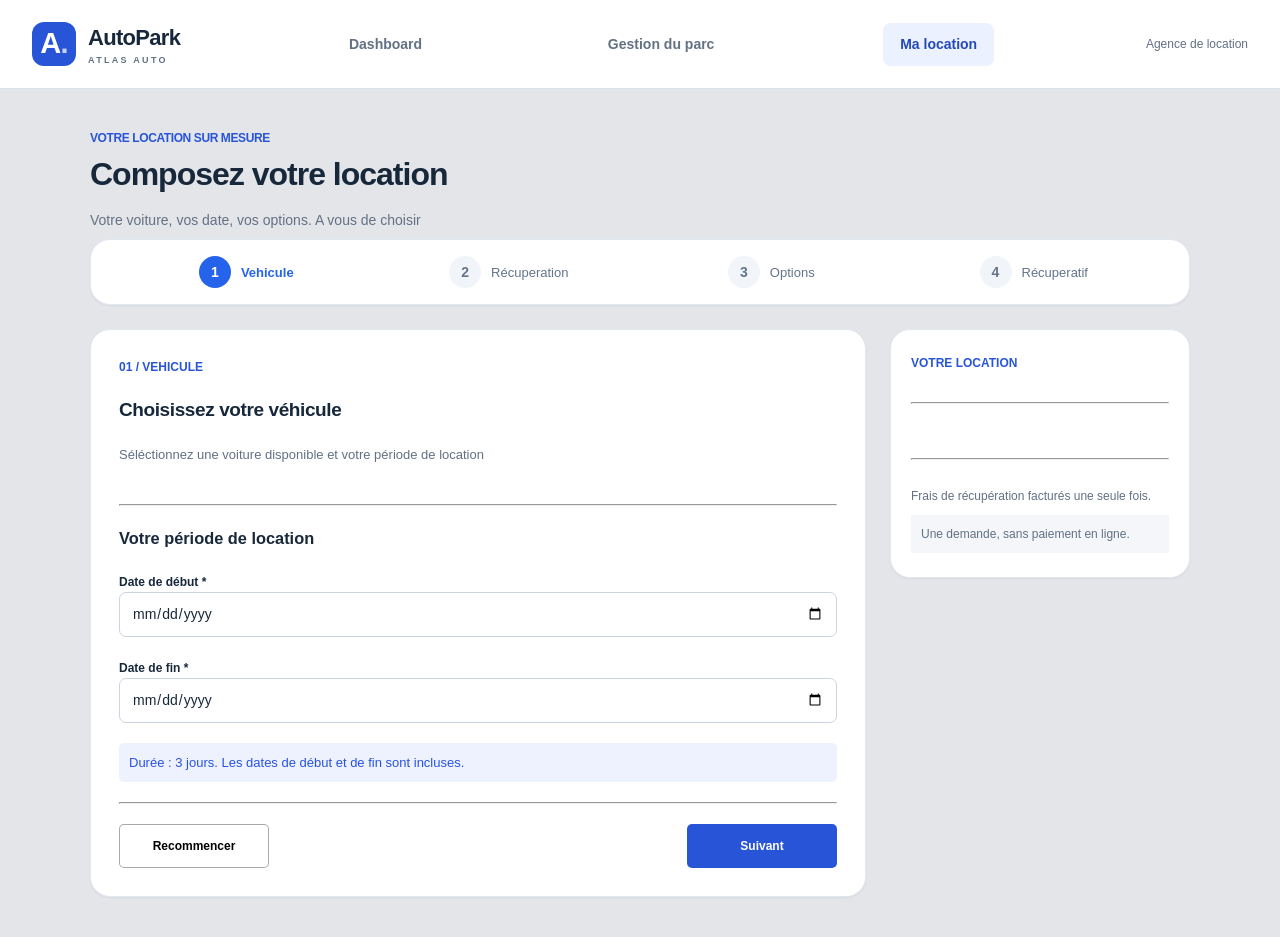
==== location.html @ 36da3e07 "step 1" ====
<!DOCTYPE html>
<html lang="en">

<head>
    <meta charset="UTF-8">
    <meta name="viewport" content="width=device-width, initial-scale=1.0">
    <title>Document</title>

    <!-- css link -->
    <link rel="stylesheet" href="css/style.css">
    <link rel="stylesheet" href="css/location.css">

    <!-- js link -->
    <script src="js/location.js" type="module"></script>

    <!-- font awesome -->
    <link rel="stylesheet" href="https://cdnjs.cloudflare.com/ajax/libs/font-awesome/6.5.1/css/all.min.css" />
</head>

<body>
    <header class="site-header">
        <div class="container header-content">
            <a class="brand" href="voitures.html" aria-label="AutoPark — Gestion du parc">
                <span class="brand-mark" aria-hidden="true">A<span>.</span></span>
                <span>AutoPark<small>ATLAS AUTO</small></span>
            </a>
            <nav aria-label="Navigation principale" class="hidden-nav">
                <!-- index.html est le dashboard à créer par l'apprenant. -->
                <a href="index.html">Dashboard</a>
                <a href="voitures.html">Gestion du parc</a>
                <a href="location.html" aria-current="page">Ma location</a>
            </nav>
            <button class="hidden-icon">
                <i class="fa-solid fa-bars list-bar"></i>
            </button>
            <span class="agency-label">Agence de location</span>
        </div>
    </header>

    <main>
        <section class="top">
            <h2>VOTRE LOCATION SUR MESURE</h2>
            <h1>Composez votre location</h1>
            <p>Votre voiture, vos date, vos options. A vous de choisir</p>

            <div class="pages">
                <p class="page current">
                    <span class="nbr">1</span>
                    <span class="title">Vehicule</span>
                </p>
                <p class="page">
                    <span class="nbr">2</span>
                    <span class="title">Récuperation</span>
                </p>
                <p class="page">
                    <span class="nbr">3</span>
                    <span class="title">Options</span>
                </p>
                <p class="page">
                    <span class="nbr">4</span>
                    <span class="title">Récuperatif</span>
                </p>
            </div>
        </section>

        <section class="vehicule">
            <h3>01 / VEHICULE</h3>
            <h2>Choisissez votre véhicule</h2>
            <p>Séléctionnez une voiture disponible et votre période de location</p>

            <div class="tikets">

            </div>

            <hr>

            <section class="periode">
                <h3>Votre période de location</h3>

                <div class="debut">
                    <label for="">Date de début *</label>
                    <input class="date-debut" type="date">
                </div>

                <div class="debut">
                    <label for="">Date de fin *</label>
                    <input class="date-fin" type="date">
                </div>

                <p>
                    Durée : 3 jours. Les dates de début et de fin sont incluses.
                </p>

            </section>

            <hr>

            <section class="actions">
                <button class="recommencer">Recommencer</button>
                <button class="suivant">Suivant</button>
            </section>
        </section>

        <section hidden class="recuperation">
            <h3>02 / RECUPERATION</h3>
            <h2>Où récupérer votre voiture ?</h2>
            <p>Choisissez le lieu qui vous convient.</p>

            <div class="modes">
                <article class="selectionned mode agence">
                    <input checked name="recupereation" type="radio">
                    <h3>A l'agence</h3>
                    <p>Gratuit</p>
                </article>

                <article class="mode aeroport">
                    <input name="recupereation" type="radio">
                    <h3>A l'aéroport</h3>
                    <p>+150 MAD</p>
                </article>

                <article class="mode adresse">
                    <input name="recupereation" type="radio">
                    <h3>A une adresse</h3>
                    <p>+100 MAD</p>
                </article>
            </div>

            <hr>

            <section class="periode infoRecuperation">
                <!-- <h3>Information de récupération</h3>

                <div class="heure">
                    <label for="">Heure de récupération *</label>
                    <input class="heureRecuperation" type="time">
                </div>

                <p>
                    Le supplément de récupération est ajouté une seule fois au total.
                </p>

                <div class="aero">
                    <label for="">Aéroport *</label>
                    <input type="text" name="" id="aeroport" placeholder="Casablanca — Mohammed V">
                </div>

                <div class="infoVol" style="display: flex; justify-content: space-between;">
                    <div class="nVol" style="width: 40%;">
                        <label for="">Numéro du vol</label>
                        <input type="text" name="" id="Nvol" placeholder="AT 205">
                    </div>

                    <div class="hVol" style="width: 40%;">
                        <label for="">Heure d'arrivée</label>
                        <input type="time" placeholder="10:30">
                    </div>
                </div>

                <p>
                    Le supplément de récupération est ajouté une seule fois au total.
                </p>

                <div class="ville">
                    <label for="">Ville *</label>
                    <input type="text" name="" id="villeName" placeholder="Casablanca">
                </div>

                <div class="adresse">
                    <label for="">Adresse Complete</label>
                    <input type="text" name="" id="fullAdresse" placeholder="24, boulevard Zerktouni">
                </div>

                <div class="heure">
                    <label for="">Heure de livraison</label>
                    <input type="time" placeholder="10:30">
                </div>

                <p>
                    Le supplément de récupération est ajouté une seule fois au total.
                </p> -->
            </section>

            <hr>

            <section class="actions">
                <button class="recommencer">Recommencer</button>
                <button class="suivant">Suivant</button>
            </section>
        </section>

        <section class="payement">

        </section>

    </main>
</body>

</html>
---- css/style.css ----
:root {
  --page: #f4f6fa;
  --surface: #ffffff;
  --text: #18283b;
  --muted: #627184;
  --border: #dbe2eb;
  --primary: #2855d7;
  --primary-dark: #1e41a6;
  --radius: 14px;
}
* {
  box-sizing: border-box;
}
body {
  margin: 0;
  background: var(--page);
  color: var(--text);
  font-family: Arial, Helvetica, sans-serif;
  font-size: 14px;
  line-height: 1.5;
}
button,
input,
select {
  font: inherit;
}
a {
  color: inherit;
}
button,
select {
  cursor: pointer;
}
button {
  border: 0;
}
[hidden] {
  display: none !important;
}
.container {
  width: min(1240px, calc(100% - 64px));
  margin: 0 auto;
}
.site-header {
  background: var(--surface);
  border-bottom: 1px solid var(--border);
}
.header-content {
  min-height: 88px;
  display: flex;
  align-items: center;
  justify-content: space-between;
  gap: 28px;
}
.brand {
  display: flex;
  gap: 12px;
  align-items: center;
  text-decoration: none;
  font-size: 22px;
  font-weight: 800;
  letter-spacing: -0.7px;
}
.brand-mark {
  display: flex;
  align-items: center;
  justify-content: center;
  width: 44px;
  height: 44px;
  border-radius: 12px;
  background: var(--primary);
  color: white;
  font-size: 29px;
}
.brand-mark span {
  color: #c4d2ff;
}
.brand small {
  display: block;
  color: var(--muted);
  font-size: 9px;
  letter-spacing: 2.3px;
}
nav {
  display: flex;
  gap: 8px;
}
nav a {
  padding: 11px 17px;
  border-radius: 8px;
  color: var(--muted);
  font-weight: 700;
  text-decoration: none;
}
nav a:hover {
  background: #f2f5fb;
  color: var(--text);
}
nav a[aria-current="page"] {
  background: #ecf1ff;
  color: #2449b5;
}
.agency-label {
  color: var(--muted);
  font-size: 12px;
}
.main-content {
  padding-top: 38px;
  padding-bottom: 30px;
}
.page-intro {
  margin-bottom: 28px;
}
.eyebrow {
  margin: 0 0 6px;
  color: var(--primary);
  font-size: 10px;
  font-weight: 800;
  letter-spacing: 1.6px;
}
h1,
h2,
h3,
p {
  margin-top: 0;
}
h1 {
  margin-bottom: 9px;
  font-size: clamp(26px, 3vw, 35px);
  line-height: 1.2;
  letter-spacing: -1px;
}
.page-intro > p:last-child {
  margin-bottom: 0;
  color: var(--muted);
  font-size: 15px;
}
h2 {
  margin-bottom: 0;
  font-size: 19px;
  letter-spacing: -0.4px;
}
.panel {
  padding: 26px;
  margin-bottom: 24px;
  border: 1px solid var(--border);
  border-radius: var(--radius);
  background: var(--surface);
  box-shadow: 0 3px 10px #18283b04;
}
.section-heading {
  display: flex;
  justify-content: space-between;
  align-items: center;
  gap: 16px;
  margin-bottom: 24px;
}
.section-note {
  color: var(--muted);
  font-size: 12px;
}
.form-grid {
  display: grid;
  grid-template-columns: repeat(3, minmax(0, 1fr));
  gap: 17px 22px;
}
.field {
  display: flex;
  flex-direction: column;
  min-width: 0;
}
label {
  margin-bottom: 7px;
  font-size: 12px;
  font-weight: 700;
}
label span {
  color: var(--primary);
}
input,
select {
  width: 100%;
  min-height: 44px;
  padding: 10px 12px;
  border: 1px solid #cbd5e1;
  border-radius: 7px;
  background: white;
  color: var(--text);
}
input::placeholder {
  color: #778393;
}
input:focus,
select:focus {
  outline: 3px solid #dce5ff;
  border-color: var(--primary);
}
input[aria-invalid="true"],
select[aria-invalid="true"] {
  border-color: #b42336;
}
.field-help {
  margin-top: 5px;
  color: var(--muted);
  font-size: 11px;
}
.field-error {
  margin-top: 5px;
  color: #ae2134;
  font-size: 12px;
}
.field-error:empty {
  display: none;
}
.form-footer {
  display: flex;
  justify-content: space-between;
  align-items: center;
  gap: 18px;
  border-top: 1px solid #edf0f5;
  padding-top: 20px;
  margin-top: 22px;
}
.form-actions {
  display: flex;
  gap: 10px;
  margin-left: auto;
}
.button {
  display: inline-flex;
  align-items: center;
  justify-content: center;
  min-height: 42px;
  padding: 10px 16px;
  border: 1px solid transparent;
  border-radius: 7px;
  font-weight: 700;
  font-size: 12px;
  white-space: nowrap;
}
.button-primary {
  background: var(--primary);
  color: white;
}
.button-primary:hover {
  background: var(--primary-dark);
}
.button-secondary {
  background: white;
  border-color: #cbd5e1;
  color: #4b5a6c;
}
.button-secondary:hover {
  background: #f3f6fa;
}
.button-edit {
  background: #edf2ff;
  color: #284cae;
}
.button-edit:hover {
  background: #dee7ff;
}
.button-delete {
  background: #fff0f1;
  color: #a52b3b;
}
.button-delete:hover {
  background: #ffdde1;
}
.feedback {
  margin: 0;
  font-size: 13px;
}
.feedback.success {
  color: #167348;
}
.feedback.error {
  color: #ae2134;
}
.inventory-panel {
  padding-bottom: 0;
  overflow: hidden;
}
.toolbar {
  display: grid;
  grid-template-columns: minmax(210px, 2fr) repeat(3, minmax(130px, 1fr)) auto;
  align-items: end;
  gap: 12px;
  margin-bottom: 24px;
}
.toolbar .button {
  min-height: 44px;
}
.inventory-feedback:not(:empty) {
  margin-bottom: 16px;
}
.table-scroll {
  overflow-x: auto;
}
table {
  width: 100%;
  border-collapse: collapse;
  text-align: left;
  white-space: nowrap;
}
th {
  padding: 13px 12px;
  background: #f6f8fc;
  color: #617084;
  font-size: 10px;
  text-transform: uppercase;
  letter-spacing: 0.7px;
}
th:first-child {
  border-radius: 7px 0 0 7px;
}
th:last-child {
  border-radius: 0 7px 7px 0;
}
td {
  padding: 18px 12px;
  border-bottom: 1px solid #edf0f5;
  font-size: 12px;
}
tbody tr:last-child td {
  border-bottom: none;
}
tbody tr:hover {
  background: #fbfcff;
}
.registration {
  padding: 4px 7px;
  border: 1px solid #e0e6ee;
  border-radius: 4px;
  color: #506075;
  font-family: monospace;
  font-size: 11px;
}
.price {
  font-weight: 700;
}
.price span {
  font-size: 10px;
  font-weight: 400;
  color: var(--muted);
}
.badge {
  display: inline-flex;
  align-items: center;
  gap: 6px;
  padding: 5px 9px;
  border-radius: 5px;
  font-weight: 700;
  font-size: 10px;
}
.badge::before {
  content: "";
  width: 5px;
  height: 5px;
  border-radius: 50%;
  background: currentColor;
}
.badge-disponible {
  background: #eaf7f0;
  color: #1d7048;
}
.badge-louee {
  background: #eaf0ff;
  color: #2c53b1;
}
.badge-maintenance {
  background: #fff4df;
  color: #8a5910;
}
.row-actions {
  display: flex;
  gap: 7px;
}
.row-actions .button {
  min-height: 34px;
  padding: 7px 9px;
  font-size: 10px;
}
.empty-state {
  padding: 36px 16px;
  text-align: center;
  color: var(--muted);
}
.empty-state h3 {
  color: var(--text);
  font-size: 16px;
}
.empty-state p {
  margin-bottom: 0;
}
.table-footer {
  display: flex;
  justify-content: space-between;
  gap: 12px;
  margin-top: 5px;
  padding: 15px 0;
  border-top: 1px solid var(--border);
  color: var(--muted);
  font-size: 10px;
}
.site-footer {
  display: flex;
  justify-content: space-between;
  gap: 16px;
  padding-bottom: 28px;
  color: var(--muted);
  font-size: 11px;
}
.site-footer > span {
  color: var(--text);
  font-weight: 800;
}
.site-footer p {
  margin: 0;
}
:focus-visible {
  outline: 3px solid #2855d7;
  outline-offset: 3px;
}
.sr-only {
  position: absolute;
  width: 1px;
  height: 1px;
  padding: 0;
  margin: -1px;
  overflow: hidden;
  clip: rect(0, 0, 0, 0);
  white-space: nowrap;
  border: 0;
}
.skip-link {
  position: absolute;
  top: 8px;
  left: 8px;
  z-index: 10;
  padding: 10px;
  background: white;
  transform: translateY(-160%);
}
.skip-link:focus {
  transform: translateY(0);
}

.disponible{
  color: #1d7048 !important;
  background-color: #eaf7f0 !important;
}
.louee{
  color: #2c53b1 !important;
  background-color: #eaf0ff !important;
}
.maintenance{
  color: #8a5910 !important;
  background-color: #fff4df !important;
}

@media (max-width: 1100px) {
  .toolbar {
    grid-template-columns: repeat(3, minmax(0, 1fr));
  }
  .search-field {
    grid-column: span 2;
  }
  .agency-label {
    display: none;
  }
}
@media (max-width: 760px) {
  .container {
    width: calc(100% - 32px);
  }
  .header-content {
    flex-wrap: wrap;
    gap: 14px;
    padding: 18px 0;
  }
  nav {
    width: 100%;
  }
  nav a {
    flex: 1;
    text-align: center;
    padding: 10px;
  }
  .main-content {
    padding-top: 28px;
  }
  .panel {
    padding: 20px;
  }
  .inventory-panel {
    padding-bottom: 0;
  }
  .section-heading {
    align-items: flex-start;
    flex-direction: column;
    gap: 8px;
  }
  .form-grid {
    grid-template-columns: repeat(2, minmax(0, 1fr));
  }
  .toolbar {
    grid-template-columns: repeat(2, minmax(0, 1fr));
  }
  .search-field {
    grid-column: 1 / -1;
  }
  .table-footer {
    flex-direction: column;
    gap: 4px;
  }
}
@media (max-width: 480px) {
  .form-grid,
  .toolbar {
    grid-template-columns: 1fr;
  }
  .form-footer,
  .form-actions {
    flex-direction: column;
    align-items: stretch;
    width: 100%;
  }
  .form-actions {
    margin-left: 0;
  }
  .site-footer {
    flex-direction: column;
    gap: 5px;
  }
}
---- css/location.css ----
:root {
    --page: #f4f6fa;
    --surface: #ffffff;
    --text: #18283b;
    --muted: #627184;
    --border: #dbe2eb;
    --primary: #2855d7;
    --primary-dark: #1e41a6;
    --radius: 14px;
}

* {
    margin: 0;
    padding: 0;
    box-sizing: border-box;
}

body {
    margin: 0 !important;
    background: var(--page);
    color: var(--text);
    font-family: Arial, Helvetica, sans-serif;
    font-size: 14px;
    line-height: 1.5;
}

.hidden-nav {
    display: none !important;
}

.hidden-icon {
    display: contents;
}

header>button {
    background-color: white !important;
}

main {
    padding: 0.8rem;
    background-color: rgba(128, 128, 128, 0.14);
    display: flex;
    flex-direction: column;
    gap: 20px;
}

.top {
    display: flex;
    flex-direction: column;
    gap: 5px;
}

.top>h2 {
    color: var(--primary);
    font-size: 11px;
}

.top>p {
    color: var(--muted);
    font-size: 10px;
}

.pages {
    display: grid;
    grid-template-columns: repeat(4, 1fr);
    padding: 20px 16px;
    background: #ffffff;
    border: 1px solid #e2e8f0;
    border-radius: 20px;
    box-shadow: 0 1px 2px rgba(15, 23, 42, 0.05);
}

.pages p {
    margin: 0;
    display: flex;
    flex-direction: column;
    align-items: center;
    gap: 8px;
}

.pages .nbr {
    display: flex;
    align-items: center;
    justify-content: center;
    width: 32px;
    height: 32px;
    border-radius: 50%;
    background: #f1f5f9;
    color: #64748b;
    font-size: 14px;
    font-weight: 600;
}

.pages .title {
    font-size: 11px;
    color: #64748b;
}

.pages .current .nbr {
    background: #2563eb;
    color: #ffffff;
}

.pages .current .title {
    color: #2563eb;
    font-weight: 700;
}

.pages .done .nbr {
    background: #2563eb;
    color: #ffffff;
}

.vehicule,
.recuperation {
    display: flex;
    flex-direction: column;
    gap: 20px;
    padding: 20px 16px;
    background: #ffffff;
    border: 1px solid #e2e8f0;
    border-radius: 20px;
    box-shadow: 0 1px 2px rgba(15, 23, 42, 0.05);
}

.vehicule>h3,
.recuperation>h3 {
    color: var(--primary);
    font-size: 11px;
}

.vehicule>p,
.recuperation>p {
    color: var(--muted);
    font-size: 11px;
}

.car {
    padding: 18px 15px;
    border: 1px solid rgba(0, 0, 0, 0.637);
    border-radius: 16px;

    display: flex;
    flex-direction: column;
    gap: 3px;

    font-family: Arial, sans-serif;
    color: #26364d;

    max-width: 300px;
}

.selectionned {
    border: 1px solid #2f5bea !important;
}

.car .first {
    display: flex;
    justify-content: space-between;
    align-items: center;
}

.car .first p {
    margin: 0;
    padding: 9px;
    background-color: #eef2ff;
    border-radius: 7px;

    color: #2f5bea;
    font-weight: bold;
    font-size: 12px;
}

.car .first input {
    width: 19px;
    height: 19px;
    border: 5px solid black;
    border-radius: 50%;
}

.car span:not(.first) {
    font-weight: bold;
}

.car span:nth-child(2) {
    font-size: 15px;
}

.car span:nth-child(3) {
    color: #15966b;
    font-size: 12px;
    font-weight: normal;
}

.car span:nth-child(4) {
    color: #2f5bea;
    font-size: 16px;
}

.tikets {
    display: grid;
    grid-template-columns: repeat(1, 1fr);
    gap: 10px;
}

hr {
    color: rgb(0, 0, 0);
}

.periode {
    display: flex;
    flex-direction: column;
    gap: 20px;
}

.periode>p {
    background-color: #EEF2FF;
    color: #2852E3;
    padding: 10px;
    border-radius: 5px;
    font-size: 13px;
}

.actions {
    display: flex;
    justify-content: space-between;
}

.recommencer {
    background-color: white;
    color: black;
    border-radius: 5px;
    padding: 10px;
    border: rgba(0, 0, 0, 0.337) 1px solid;
    font-weight: bold;
    font-size: 12px;
    width: 130px;
}

.suivant {
    background-color: var(--primary);
    color: white;
    border-radius: 5px;
    padding: 10px;
    font-weight: bold;
    font-size: 12px;
    width: 130px;
}

.payement {
    padding: 20px 16px;
    background: #ffffff;
    border: 1px solid #e2e8f0;
    border-radius: 20px;
    box-shadow: 0 1px 2px rgba(15, 23, 42, 0.05);
    display: flex;
    flex-direction: column;
    gap: 10px;
}

.payement>h3 {
    color: var(--primary);
    font-size: 11px;
}

.payement>.date {
    color: black;
    font-size: 13px;
    font-weight: bold;
}

.payement>p {
    color: var(--muted);
    font-size: 12px;
}

.recu {
    display: flex;
    flex-direction: column;
    gap: 10px;
}

.recu>p {
    display: flex;
    justify-content: space-between;
}

.recu>p>label {
    color: var(--muted);
    font-weight: 500;
}

.recu>p>span {
    font-weight: bold;
    font-size: 13px;
}

.mt {
    display: flex;
    justify-content: space-between;
    align-items: center;
}

.mt>label {
    color: black;
    font-weight: bold;
    font-size: 13px;
}

.mt>span {
    color: var(--primary);
    font-size: 25px;
    font-weight: bold;
}

.payement>button {
    color: var(--muted);
    background-color: #F4F6FA;
    padding: 10px;
    max-width: 300px;
    font-size: 12px;
    display: flex;
    justify-content: left;
    font-weight: 500 !important;
}

.modes {
    display: flex;
    flex-wrap: wrap;
    justify-content: space-around;
    gap: 12px;
}

.modes>article {
    display: flex;
    flex-direction: column;
    gap: 10px;
    padding: 16px;
    background: var(--surface);
    border: 1px solid var(--border);
    border-radius: 14px;
    cursor: pointer;
    transition: border-color 0.2s, background-color 0.2s, box-shadow 0.2s;
    width: 250px;
}

.modes>article:hover {
    border-color: #b8c4d6;
}

.modes>article>h3 {
    margin-top: 6px;
    font-size: 15px;
    font-weight: 700;
    color: var(--text);
}

.modes>article>p {
    font-size: 13px;
    font-weight: 700;
    color: var(--primary);
}

.modes>article>input[type="radio"] {
    width: 15px;
    margin: 0;
    background: var(--surface);
    cursor: pointer;
    transition: border-color 0.2s, background-color 0.2s, box-shadow 0.2s;
}


@media (min-width: 768px) {
    .hidden-nav {
        display: contents !important;
    }

    .hidden-icon {
        display: none !important;
    }

    main {
        padding-block: 2rem;
        padding-inline: max(2rem, calc((100% - 1100px) / 2));
        display: grid;
        grid-template-columns: minmax(0, 1fr) 260px;
        gap: 20px;
        align-items: start;
    }

    .top,
    .pages {
        grid-column: 1 / -1;
    }

    .top {
        gap: 8px;
    }

    .top>h1 {
        font-size: 32px;
    }

    .top>h2 {
        font-size: 12px;
    }

    .top>p {
        font-size: 14px;
    }

    .pages {
        padding: 16px 24px;
    }

    .pages p {
        flex-direction: row;
        justify-content: center;
        gap: 10px;
    }

    .pages .title {
        font-size: 13px;
    }

    .tikets {
        grid-template-columns: repeat(2, 1fr);
    }

    .car {
        max-width: none;
    }

    .vehicule {
        padding: 24px;
    }

    .vehicule>h3,
    .payement>h3 {
        font-size: 12px;
    }

    .vehicule>p {
        font-size: 13px;
    }

    .recommencer,
    .suivant {
        width: 140px;
        padding: 12px;
    }

    .payement {
        position: sticky;
        top: 24px;
        padding: 20px 16px;
    }

    .payement>button {
        max-width: none;
        width: 100%;
    }

    .modes>article {
        padding: 14px;
        width: 200px;
    }

    .modes>article.selectionned,
    .modes>article:has(input:checked) {
        padding: 13px;
    }

    .modes>article>h3 {
        font-size: 14px;
    }

}

@media (min-width: 1024px) {
    main {
        padding-block: 2.5rem;
        grid-template-columns: minmax(0, 1fr) 300px;
        gap: 24px;
    }

    .tikets {
        grid-template-columns: repeat(3, 1fr);
    }

    .vehicule {
        padding: 28px;
    }

    .payement {
        padding: 24px 20px;
    }

    .recommencer,
    .suivant {
        width: 150px;
    }

    .modes>article {
        padding: 16px;
    }

    .modes>article.selectionned,
    .modes>article:has(input:checked) {
        padding: 15px;
    }

    .modes>article>h3 {
        font-size: 15px;
    }

}
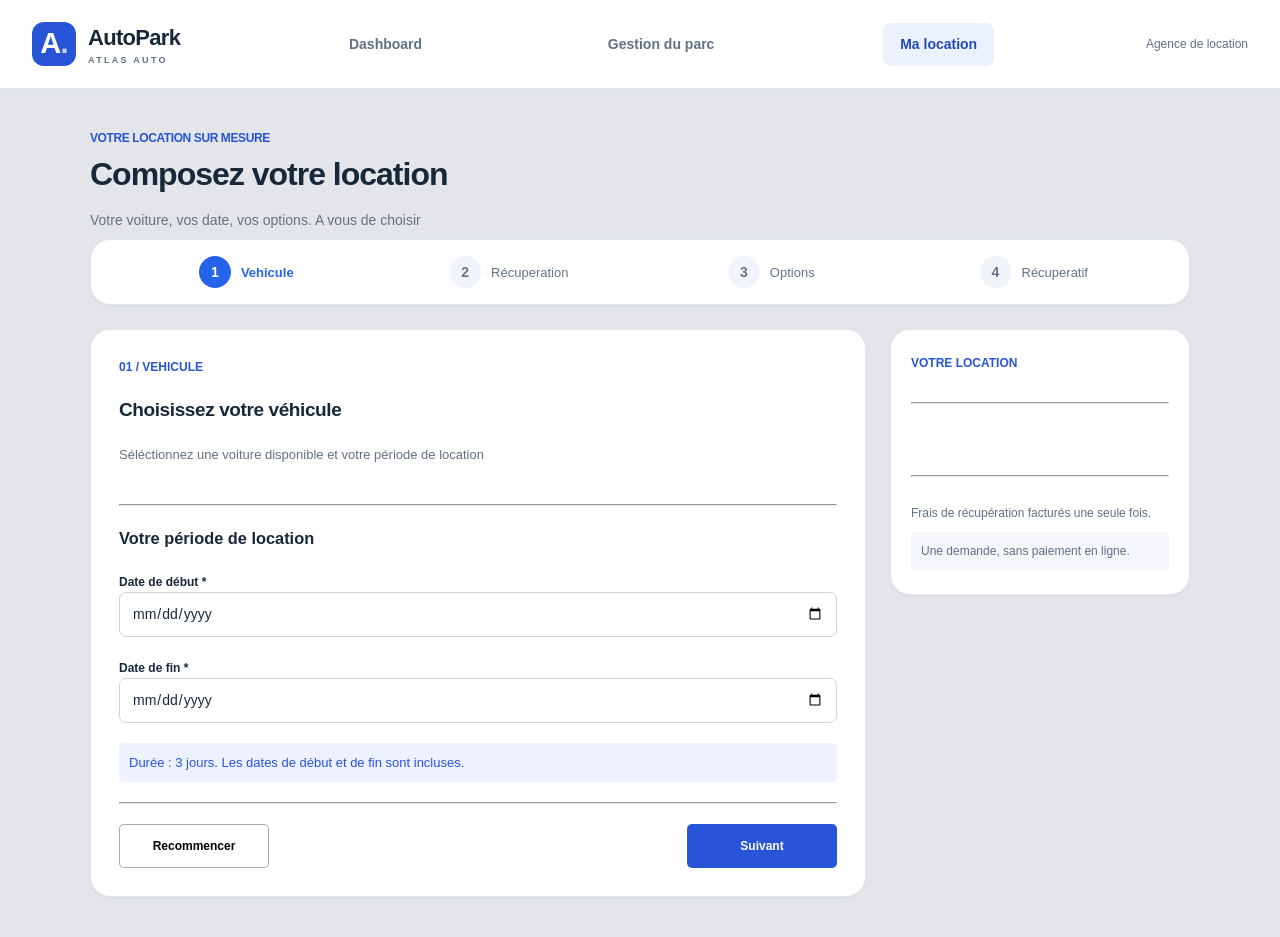
==== commit 44eeb2cd: "step 1" ====
--- a/location.html
+++ b/location.html
@@ -129,56 +129,46 @@
             <hr>
 
             <section class="periode infoRecuperation">
-                <!-- <h3>Information de récupération</h3>
 
-                <div class="heure">
-                    <label for="">Heure de récupération *</label>
-                    <input class="heureRecuperation" type="time">
-                </div>
+            </section>
 
+            <hr>
+
+            <section class="actions">
+                <button class="recommencer">Recommencer</button>
+                <button class="suivant">Suivant</button>
+            </section>
+        </section>
+
+        <section hidden class="options">
+            <h3>03 / OPTIONS</h3>
+            <h2>Les petits plus de votre location</h2>
+            <p>Ces options sont facultatifs et facturées par jour.</p>
+
+            <div class="modes">
+                <article class="option siege">
+                    <input name="optionSiege" type="checkbox">
+                    <span>
+                        <h3>Siège bébé</h3>
+                        <p>30 MAD / jour . soit 90 MAD pour 3 jours</p>
+                    </span>
+                </article>
+
+                <article class="option conducteur">
+                    <input name="optionConducteur" type="checkbox">
+                    <span>
+                        <h3>Conducteur supplémentaire</h3>
+                        <p>200 MAD / jour . soit 600 MAD pour 3 jours</p>
+                    </span>
+                </article>
+            </div>
+
+            <hr>
+
+            <section class="periode infoRecuperation">
                 <p>
-                    Le supplément de récupération est ajouté une seule fois au total.
+                    Vous pouvez séléctionner une, deux ou aucune option
                 </p>
-
-                <div class="aero">
-                    <label for="">Aéroport *</label>
-                    <input type="text" name="" id="aeroport" placeholder="Casablanca — Mohammed V">
-                </div>
-
-                <div class="infoVol" style="display: flex; justify-content: space-between;">
-                    <div class="nVol" style="width: 40%;">
-                        <label for="">Numéro du vol</label>
-                        <input type="text" name="" id="Nvol" placeholder="AT 205">
-                    </div>
-
-                    <div class="hVol" style="width: 40%;">
-                        <label for="">Heure d'arrivée</label>
-                        <input type="time" placeholder="10:30">
-                    </div>
-                </div>
-
-                <p>
-                    Le supplément de récupération est ajouté une seule fois au total.
-                </p>
-
-                <div class="ville">
-                    <label for="">Ville *</label>
-                    <input type="text" name="" id="villeName" placeholder="Casablanca">
-                </div>
-
-                <div class="adresse">
-                    <label for="">Adresse Complete</label>
-                    <input type="text" name="" id="fullAdresse" placeholder="24, boulevard Zerktouni">
-                </div>
-
-                <div class="heure">
-                    <label for="">Heure de livraison</label>
-                    <input type="time" placeholder="10:30">
-                </div>
-
-                <p>
-                    Le supplément de récupération est ajouté une seule fois au total.
-                </p> -->
             </section>
 
             <hr>
--- a/css/location.css
+++ b/css/location.css
@@ -112,7 +112,8 @@
 }
 
 .vehicule,
-.recuperation {
+.recuperation,
+.options {
     display: flex;
     flex-direction: column;
     gap: 20px;
@@ -124,13 +125,15 @@
 }
 
 .vehicule>h3,
-.recuperation>h3 {
+.recuperation>h3,
+.options>h3 {
     color: var(--primary);
     font-size: 11px;
 }
 
 .vehicule>p,
-.recuperation>p {
+.recuperation>p,
+.options>p {
     color: var(--muted);
     font-size: 11px;
 }
@@ -369,6 +372,41 @@
     transition: border-color 0.2s, background-color 0.2s, box-shadow 0.2s;
 }
 
+.modes > .siege , .modes > .conducteur{
+    width: 90vw;
+}
+
+.option > input{
+    width: 15px;
+}
+
+.siege , .conducteur{
+    display: flex;
+    flex-direction: row !important;
+    justify-content: start !important;
+    align-items: flex-start !important;
+}
+
+.option span{
+    display: flex;
+    flex-direction: column;
+    gap: 10px;
+}
+
+.option span h3{
+    font-size: 12px;
+}
+
+.option span p{
+    color: var(--muted);
+    font-size: 10px;
+}
+
+.optionSelectionned{
+    background-color: #F8FAFF !important;
+    border: var(--primary) solid 1px !important;
+}
+
 
 @media (min-width: 768px) {
     .hidden-nav {
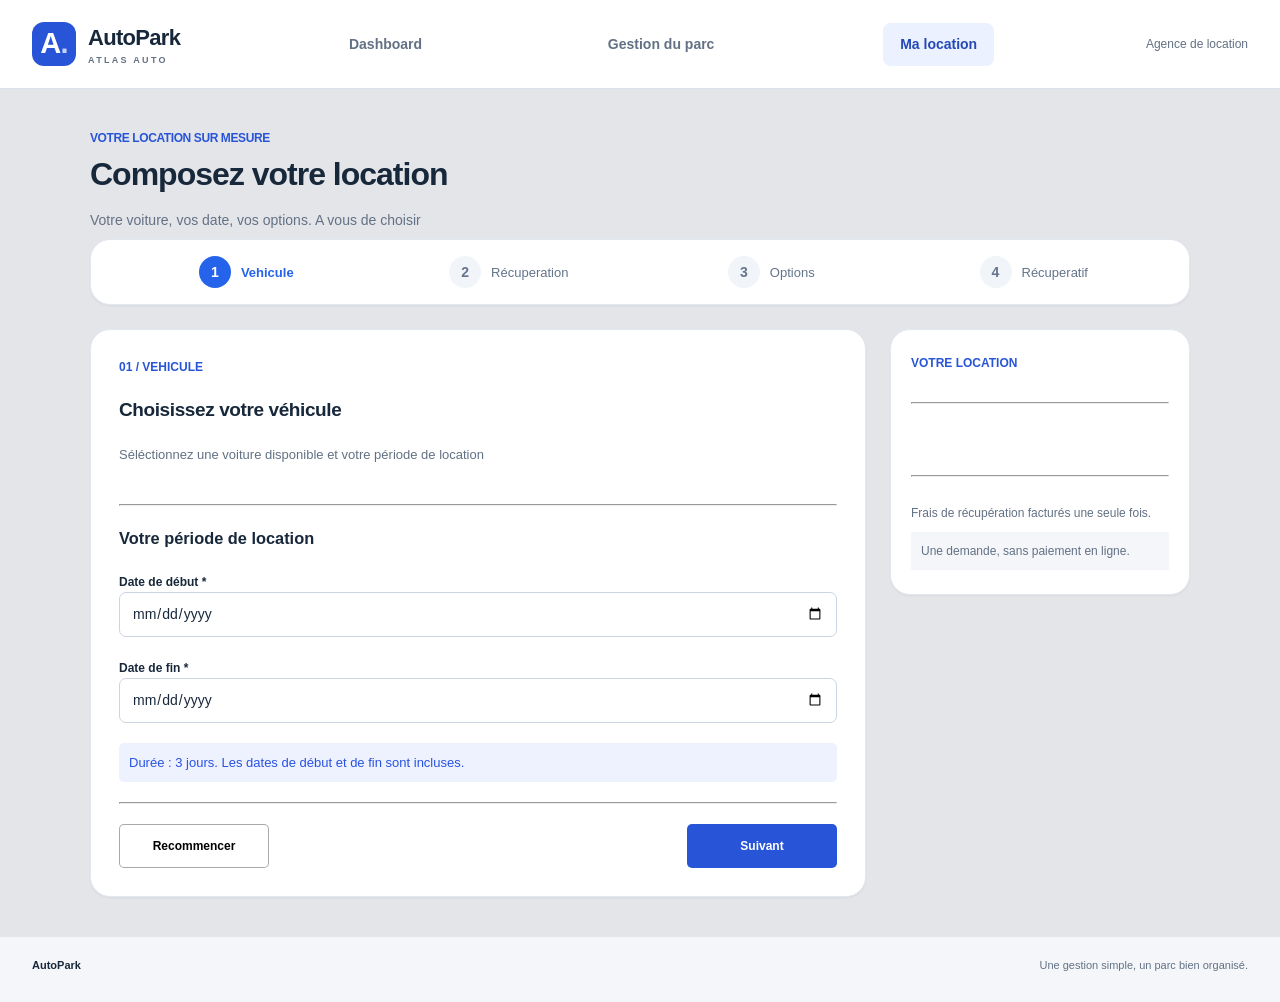
==== commit 411d7211: "step 3 et step 4" ====
--- a/location.html
+++ b/location.html
@@ -107,8 +107,8 @@
             <p>Choisissez le lieu qui vous convient.</p>
 
             <div class="modes">
-                <article class="selectionned mode agence">
-                    <input checked name="recupereation" type="radio">
+                <article class=" mode agence">
+                    <input name="recupereation" type="radio">
                     <h3>A l'agence</h3>
                     <p>Gratuit</p>
                 </article>
@@ -179,11 +179,105 @@
             </section>
         </section>
 
+        <section hidden class="recap">
+            <h3>04 / RÉCAPITULATIF</h3>
+            <h2>Vérifiez votre demande</h2>
+            <p>Tout est prêt ? Vérifiez vos informations avant de confirmer.</p>
+
+            <div class="resume">
+                <article class="bloc blocVehicule">
+                    <div class="infos">
+                        <h4>Véhicule et dates</h4>
+                        <p class="recapVehicule">Dacia Sandero · 250 MAD / jour</p>
+                        <p class="recapDates">Du 10 au 12 novembre 2026 · 3 jours</p>
+                    </div>
+                    <button class="modifier" data-step="1">Modifier</button>
+                </article>
+
+                <article class="bloc blocRecuperation">
+                    <div class="infos">
+                        <h4>Récupération</h4>
+                        <p class="recapLieu">Aéroport Mohammed V, Casablanca</p>
+                        <p class="recapDetail">Vol AT 205 · arrivée à 10:30</p>
+                    </div>
+                    <button class="modifier" data-step="2">Modifier</button>
+                </article>
+
+                <article class="bloc blocOptions">
+                    <div class="infos">
+                        <h4>Options</h4>
+                        <p class="recapSiege">Siège bébé · 30 MAD / jour</p>
+                        <p class="recapConducteur">Sans conducteur supplémentaire</p>
+                    </div>
+                    <button class="modifier" data-step="3">Modifier</button>
+                </article>
+            </div>
+
+            <hr>
+
+            <section class="periode infoConfirmation">
+                <p>La confirmation transmet une demande simulée. Aucun paiement n'est demandé.</p>
+            </section>
+
+            <section class="actions">
+                <button class="recommencer">Recommencer</button>
+                <button class="suivant">Confirmer</button>
+            </section>
+        </section>
+
+        <section hidden class="confirmer">
+            <h4>✓ Demande confirmée</h4>
+            <h2>Votre demande est enregistrée.</h2>
+            <h3>04 / RÉCAPITULATIF</h3>
+            <p>Merci ! Retrouvez ci-dessous le résumé de votre location.</p>
+
+            <div class="resume">
+                <article class="bloc blocVehicule">
+                    <div class="infos">
+                        <h4>Véhicule et dates</h4>
+                        <p class="recapVehicule">Dacia Sandero · 250 MAD / jour</p>
+                        <p class="recapDates">Du 10 au 12 novembre 2026 · 3 jours</p>
+                    </div>
+                </article>
+
+                <article class="bloc blocRecuperation">
+                    <div class="infos">
+                        <h4>Récupération</h4>
+                        <p class="recapLieu">Aéroport Mohammed V, Casablanca</p>
+                        <p class="recapDetail">Vol AT 205 · arrivée à 10:30</p>
+                    </div>
+                </article>
+
+                <article class="bloc blocOptions">
+                    <div class="infos">
+                        <h4>Options</h4>
+                        <p class="recapSiege">Siège bébé · 30 MAD / jour</p>
+                        <p class="recapConducteur">Sans conducteur supplémentaire</p>
+                    </div>
+                </article>
+            </div>
+
+            <hr>
+
+            <section class="periode infoConfirmation">
+                <p>La confirmation transmet une demande simulée. Aucun paiement n'est demandé.</p>
+            </section>
+
+            <section class="actions">
+                <button class="suivant nouveau">Nouvelle location</button>
+            </section>
+        </section>
+
         <section class="payement">
 
         </section>
 
     </main>
+
+    <footer style="margin-top: 20px;" class="site-footer container">
+        <span>AutoPark</span>
+        <p>Une gestion simple, un parc bien organisé.</p>
+    </footer>
 </body>
 
 </html>
--- a/css/location.css
+++ b/css/location.css
@@ -372,41 +372,145 @@
     transition: border-color 0.2s, background-color 0.2s, box-shadow 0.2s;
 }
 
-.modes > .siege , .modes > .conducteur{
+.modes>.siege,
+.modes>.conducteur {
     width: 90vw;
 }
 
-.option > input{
+.option>input {
     width: 15px;
 }
 
-.siege , .conducteur{
+.siege,
+.conducteur {
     display: flex;
     flex-direction: row !important;
     justify-content: start !important;
     align-items: flex-start !important;
 }
 
-.option span{
+.option span {
     display: flex;
     flex-direction: column;
     gap: 10px;
 }
 
-.option span h3{
-    font-size: 12px;
-}
-
-.option span p{
+.option span h3 {
+    font-size: 12px;
+}
+
+.option span p {
     color: var(--muted);
     font-size: 10px;
 }
 
-.optionSelectionned{
+.optionSelectionned {
     background-color: #F8FAFF !important;
     border: var(--primary) solid 1px !important;
 }
 
+
+.recap , .confirmer {
+    display: flex;
+    flex-direction: column;
+    gap: 20px;
+    padding: 20px 16px;
+    background: #ffffff;
+    border: 1px solid #e2e8f0;
+    border-radius: 20px;
+    box-shadow: 0 1px 2px rgba(15, 23, 42, 0.05);
+}
+
+.recap>h3 , .confirmer>h3 {
+    color: var(--primary);
+    font-size: 11px;
+}
+
+.recap>h2 , .confirmer>h2{
+    font-size: 22px;
+    color: var(--text);
+}
+
+.recap>p , .confirmer>p{
+    color: var(--muted);
+    font-size: 12px;
+}
+
+/* Liste des blocs */
+.resume {
+    display: flex;
+    flex-direction: column;
+}
+
+.bloc {
+    display: flex;
+    justify-content: space-between;
+    align-items: flex-start;
+    gap: 12px;
+    padding: 16px 0;
+    border-bottom: 1px solid var(--border);
+}
+
+.bloc:first-child {
+    padding-top: 0;
+}
+
+.infos {
+    display: flex;
+    flex-direction: column;
+    gap: 4px;
+    min-width: 0;
+    /* évite le débordement du texte long */
+}
+
+.infos>h4 {
+    font-size: 14px;
+    font-weight: 700;
+    color: var(--text);
+    margin-bottom: 4px;
+}
+
+.infos>p {
+    font-size: 12px;
+    color: var(--muted);
+}
+
+/* Bouton Modifier */
+.modifier {
+    flex-shrink: 0;
+    background: var(--surface);
+    color: var(--text);
+    border: 1px solid var(--border);
+    border-radius: 8px;
+    padding: 8px 14px;
+    font-size: 12px;
+    font-weight: bold;
+    cursor: pointer;
+    transition: background-color 0.2s, border-color 0.2s;
+}
+
+.modifier:hover {
+    background: var(--page);
+    border-color: #b8c4d6;
+}
+
+/* Boîte d'information (même rendu que .periode > p) */
+.infoConfirmation>p {
+    background-color: #eef2ff;
+    color: #2852e3;
+    padding: 12px 14px;
+    border-radius: 8px;
+    font-size: 13px;
+}
+
+.confirmer > h4{
+    color: #16835C;
+    background-color: #E9F7EF;
+    font-weight: bold;
+    font-size: 11px;
+    width: 200px;
+    padding: 8px;
+}
 
 @media (min-width: 768px) {
     .hidden-nav {
@@ -513,6 +617,39 @@
         font-size: 14px;
     }
 
+    .recap {
+        padding: 24px;
+    }
+
+    .recap>h3 {
+        font-size: 12px;
+    }
+
+    .recap>h2 {
+        font-size: 24px;
+    }
+
+    .recap>p {
+        font-size: 13px;
+    }
+
+    .bloc {
+        padding: 18px 0;
+    }
+
+    .infos>h4 {
+        font-size: 15px;
+    }
+
+    .infos>p {
+        font-size: 13px;
+    }
+
+    .modifier {
+        padding: 9px 18px;
+        font-size: 13px;
+    }
+
 }
 
 @media (min-width: 1024px) {
@@ -552,4 +689,21 @@
         font-size: 15px;
     }
 
+    .recap {
+        padding: 28px;
+    }
+
+    .recap>h2 {
+        font-size: 26px;
+    }
+
+    .bloc {
+        padding: 22px 0;
+    }
+
+    .bloc:first-child {
+        padding-top: 4px;
+    }
+
+
 }
